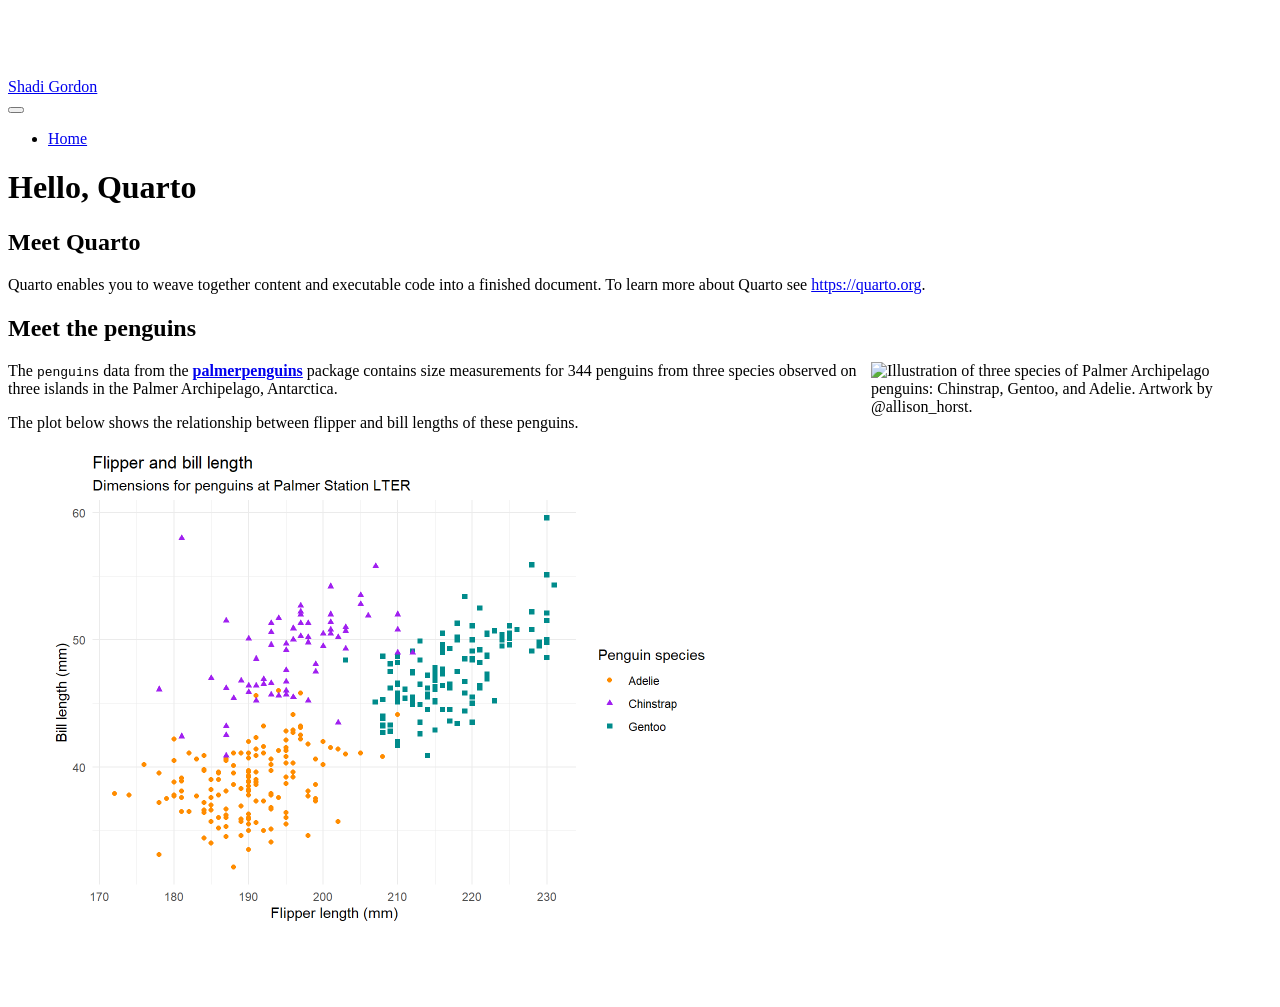
==== docs/index.html @ 00ba6905 "initial site" ====
<!DOCTYPE html>
<html xmlns="http://www.w3.org/1999/xhtml" lang="en" xml:lang="en"><head>

<meta charset="utf-8">
<meta name="generator" content="quarto-1.8.25">

<meta name="viewport" content="width=device-width, initial-scale=1.0, user-scalable=yes">


<title>Hello, Quarto – Shadi Gordon</title>
<style>
code{white-space: pre-wrap;}
span.smallcaps{font-variant: small-caps;}
div.columns{display: flex; gap: min(4vw, 1.5em);}
div.column{flex: auto; overflow-x: auto;}
div.hanging-indent{margin-left: 1.5em; text-indent: -1.5em;}
ul.task-list{list-style: none;}
ul.task-list li input[type="checkbox"] {
  width: 0.8em;
  margin: 0 0.8em 0.2em -1em; /* quarto-specific, see https://github.com/quarto-dev/quarto-cli/issues/4556 */ 
  vertical-align: middle;
}
</style>


<script src="site_libs/quarto-nav/quarto-nav.js"></script>
<script src="site_libs/quarto-nav/headroom.min.js"></script>
<script src="site_libs/clipboard/clipboard.min.js"></script>
<script src="site_libs/quarto-search/autocomplete.umd.js"></script>
<script src="site_libs/quarto-search/fuse.min.js"></script>
<script src="site_libs/quarto-search/quarto-search.js"></script>
<meta name="quarto:offset" content="./">
<script src="site_libs/quarto-html/quarto.js" type="module"></script>
<script src="site_libs/quarto-html/tabsets/tabsets.js" type="module"></script>
<script src="site_libs/quarto-html/axe/axe-check.js" type="module"></script>
<script src="site_libs/quarto-html/popper.min.js"></script>
<script src="site_libs/quarto-html/tippy.umd.min.js"></script>
<script src="site_libs/quarto-html/anchor.min.js"></script>
<link href="site_libs/quarto-html/tippy.css" rel="stylesheet">
<link href="site_libs/quarto-html/quarto-syntax-highlighting-7b89279ff1a6dce999919e0e67d4d9ec.css" rel="stylesheet" id="quarto-text-highlighting-styles">
<script src="site_libs/bootstrap/bootstrap.min.js"></script>
<link href="site_libs/bootstrap/bootstrap-icons.css" rel="stylesheet">
<link href="site_libs/bootstrap/bootstrap-e31584831b205ffbb2d98406f31c2a5b.min.css" rel="stylesheet" append-hash="true" id="quarto-bootstrap" data-mode="light">
<script id="quarto-search-options" type="application/json">{
  "location": "navbar",
  "copy-button": false,
  "collapse-after": 3,
  "panel-placement": "end",
  "type": "overlay",
  "limit": 50,
  "keyboard-shortcut": [
    "f",
    "/",
    "s"
  ],
  "show-item-context": false,
  "language": {
    "search-no-results-text": "No results",
    "search-matching-documents-text": "matching documents",
    "search-copy-link-title": "Copy link to search",
    "search-hide-matches-text": "Hide additional matches",
    "search-more-match-text": "more match in this document",
    "search-more-matches-text": "more matches in this document",
    "search-clear-button-title": "Clear",
    "search-text-placeholder": "",
    "search-detached-cancel-button-title": "Cancel",
    "search-submit-button-title": "Submit",
    "search-label": "Search"
  }
}</script>


</head>

<body class="nav-fixed fullcontent quarto-light">

<div id="quarto-search-results"></div>
  <header id="quarto-header" class="headroom fixed-top">
    <nav class="navbar navbar-expand-lg " data-bs-theme="dark">
      <div class="navbar-container container-fluid">
      <div class="navbar-brand-container mx-auto">
    <a href="./index.html" class="navbar-brand navbar-brand-logo">
    </a>
    <a class="navbar-brand" href="./index.html">
    <span class="navbar-title">Shadi Gordon</span>
    </a>
  </div>
            <div id="quarto-search" class="" title="Search"></div>
          <button class="navbar-toggler" type="button" data-bs-toggle="collapse" data-bs-target="#navbarCollapse" aria-controls="navbarCollapse" role="menu" aria-expanded="false" aria-label="Toggle navigation" onclick="if (window.quartoToggleHeadroom) { window.quartoToggleHeadroom(); }">
  <span class="navbar-toggler-icon"></span>
</button>
          <div class="collapse navbar-collapse" id="navbarCollapse">
            <ul class="navbar-nav navbar-nav-scroll me-auto">
  <li class="nav-item">
    <a class="nav-link active" href="./index.html" aria-current="page"> 
<span class="menu-text">Home</span></a>
  </li>  
</ul>
          </div> <!-- /navcollapse -->
            <div class="quarto-navbar-tools">
</div>
      </div> <!-- /container-fluid -->
    </nav>
</header>
<!-- content -->
<div id="quarto-content" class="quarto-container page-columns page-rows-contents page-layout-article page-navbar">
<!-- sidebar -->
<!-- margin-sidebar -->
    
<!-- main -->
<main class="content" id="quarto-document-content">

<header id="title-block-header" class="quarto-title-block default">
<div class="quarto-title">
<h1 class="title">Hello, Quarto</h1>
</div>



<div class="quarto-title-meta">

    
  
    
  </div>
  


</header>


<section id="meet-quarto" class="level2">
<h2 class="anchored" data-anchor-id="meet-quarto">Meet Quarto</h2>
<p>Quarto enables you to weave together content and executable code into a finished document. To learn more about Quarto see <a href="https://quarto.org" class="uri">https://quarto.org</a>.</p>
</section>
<section id="meet-the-penguins" class="level2">
<h2 class="anchored" data-anchor-id="meet-the-penguins">Meet the penguins</h2>
<p><img src="https://raw.githubusercontent.com/quarto-dev/quarto-web/main/docs/get-started/hello/rstudio/lter_penguins.png" class="img-fluid" style="float:right;" alt="Illustration of three species of Palmer Archipelago penguins: Chinstrap, Gentoo, and Adelie. Artwork by @allison_horst." width="401"></p>
<p>The <code>penguins</code> data from the <a href="https://allisonhorst.github.io/palmerpenguins" title="palmerpenguins R package"><strong>palmerpenguins</strong></a> package contains size measurements for 344 penguins from three species observed on three islands in the Palmer Archipelago, Antarctica.</p>
<p>The plot below shows the relationship between flipper and bill lengths of these penguins.</p>
<div class="cell">
<div class="cell-output-display">
<div>
<figure class="figure">
<p><img src="index_files/figure-html/plot-penguins-1.png" class="img-fluid figure-img" width="672"></p>
</figure>
</div>
</div>
</div>


</section>

</main> <!-- /main -->
<script id="quarto-html-after-body" type="application/javascript">
  window.document.addEventListener("DOMContentLoaded", function (event) {
    const icon = "";
    const anchorJS = new window.AnchorJS();
    anchorJS.options = {
      placement: 'right',
      icon: icon
    };
    anchorJS.add('.anchored');
    const isCodeAnnotation = (el) => {
      for (const clz of el.classList) {
        if (clz.startsWith('code-annotation-')) {                     
          return true;
        }
      }
      return false;
    }
    const onCopySuccess = function(e) {
      // button target
      const button = e.trigger;
      // don't keep focus
      button.blur();
      // flash "checked"
      button.classList.add('code-copy-button-checked');
      var currentTitle = button.getAttribute("title");
      button.setAttribute("title", "Copied!");
      let tooltip;
      if (window.bootstrap) {
        button.setAttribute("data-bs-toggle", "tooltip");
        button.setAttribute("data-bs-placement", "left");
        button.setAttribute("data-bs-title", "Copied!");
        tooltip = new bootstrap.Tooltip(button, 
          { trigger: "manual", 
            customClass: "code-copy-button-tooltip",
            offset: [0, -8]});
        tooltip.show();    
      }
      setTimeout(function() {
        if (tooltip) {
          tooltip.hide();
          button.removeAttribute("data-bs-title");
          button.removeAttribute("data-bs-toggle");
          button.removeAttribute("data-bs-placement");
        }
        button.setAttribute("title", currentTitle);
        button.classList.remove('code-copy-button-checked');
      }, 1000);
      // clear code selection
      e.clearSelection();
    }
    const getTextToCopy = function(trigger) {
      const outerScaffold = trigger.parentElement.cloneNode(true);
      const codeEl = outerScaffold.querySelector('code');
      for (const childEl of codeEl.children) {
        if (isCodeAnnotation(childEl)) {
          childEl.remove();
        }
      }
      return codeEl.innerText;
    }
    const clipboard = new window.ClipboardJS('.code-copy-button:not([data-in-quarto-modal])', {
      text: getTextToCopy
    });
    clipboard.on('success', onCopySuccess);
    if (window.document.getElementById('quarto-embedded-source-code-modal')) {
      const clipboardModal = new window.ClipboardJS('.code-copy-button[data-in-quarto-modal]', {
        text: getTextToCopy,
        container: window.document.getElementById('quarto-embedded-source-code-modal')
      });
      clipboardModal.on('success', onCopySuccess);
    }
      var localhostRegex = new RegExp(/^(?:http|https):\/\/localhost\:?[0-9]*\//);
      var mailtoRegex = new RegExp(/^mailto:/);
        var filterRegex = new RegExp('/' + window.location.host + '/');
      var isInternal = (href) => {
          return filterRegex.test(href) || localhostRegex.test(href) || mailtoRegex.test(href);
      }
      // Inspect non-navigation links and adorn them if external
     var links = window.document.querySelectorAll('a[href]:not(.nav-link):not(.navbar-brand):not(.toc-action):not(.sidebar-link):not(.sidebar-item-toggle):not(.pagination-link):not(.no-external):not([aria-hidden]):not(.dropdown-item):not(.quarto-navigation-tool):not(.about-link)');
      for (var i=0; i<links.length; i++) {
        const link = links[i];
        if (!isInternal(link.href)) {
          // undo the damage that might have been done by quarto-nav.js in the case of
          // links that we want to consider external
          if (link.dataset.originalHref !== undefined) {
            link.href = link.dataset.originalHref;
          }
        }
      }
    function tippyHover(el, contentFn, onTriggerFn, onUntriggerFn) {
      const config = {
        allowHTML: true,
        maxWidth: 500,
        delay: 100,
        arrow: false,
        appendTo: function(el) {
            return el.parentElement;
        },
        interactive: true,
        interactiveBorder: 10,
        theme: 'quarto',
        placement: 'bottom-start',
      };
      if (contentFn) {
        config.content = contentFn;
      }
      if (onTriggerFn) {
        config.onTrigger = onTriggerFn;
      }
      if (onUntriggerFn) {
        config.onUntrigger = onUntriggerFn;
      }
      window.tippy(el, config); 
    }
    const noterefs = window.document.querySelectorAll('a[role="doc-noteref"]');
    for (var i=0; i<noterefs.length; i++) {
      const ref = noterefs[i];
      tippyHover(ref, function() {
        // use id or data attribute instead here
        let href = ref.getAttribute('data-footnote-href') || ref.getAttribute('href');
        try { href = new URL(href).hash; } catch {}
        const id = href.replace(/^#\/?/, "");
        const note = window.document.getElementById(id);
        if (note) {
          return note.innerHTML;
        } else {
          return "";
        }
      });
    }
    const xrefs = window.document.querySelectorAll('a.quarto-xref');
    const processXRef = (id, note) => {
      // Strip column container classes
      const stripColumnClz = (el) => {
        el.classList.remove("page-full", "page-columns");
        if (el.children) {
          for (const child of el.children) {
            stripColumnClz(child);
          }
        }
      }
      stripColumnClz(note)
      if (id === null || id.startsWith('sec-')) {
        // Special case sections, only their first couple elements
        const container = document.createElement("div");
        if (note.children && note.children.length > 2) {
          container.appendChild(note.children[0].cloneNode(true));
          for (let i = 1; i < note.children.length; i++) {
            const child = note.children[i];
            if (child.tagName === "P" && child.innerText === "") {
              continue;
            } else {
              container.appendChild(child.cloneNode(true));
              break;
            }
          }
          if (window.Quarto?.typesetMath) {
            window.Quarto.typesetMath(container);
          }
          return container.innerHTML
        } else {
          if (window.Quarto?.typesetMath) {
            window.Quarto.typesetMath(note);
          }
          return note.innerHTML;
        }
      } else {
        // Remove any anchor links if they are present
        const anchorLink = note.querySelector('a.anchorjs-link');
        if (anchorLink) {
          anchorLink.remove();
        }
        if (window.Quarto?.typesetMath) {
          window.Quarto.typesetMath(note);
        }
        if (note.classList.contains("callout")) {
          return note.outerHTML;
        } else {
          return note.innerHTML;
        }
      }
    }
    for (var i=0; i<xrefs.length; i++) {
      const xref = xrefs[i];
      tippyHover(xref, undefined, function(instance) {
        instance.disable();
        let url = xref.getAttribute('href');
        let hash = undefined; 
        if (url.startsWith('#')) {
          hash = url;
        } else {
          try { hash = new URL(url).hash; } catch {}
        }
        if (hash) {
          const id = hash.replace(/^#\/?/, "");
          const note = window.document.getElementById(id);
          if (note !== null) {
            try {
              const html = processXRef(id, note.cloneNode(true));
              instance.setContent(html);
            } finally {
              instance.enable();
              instance.show();
            }
          } else {
            // See if we can fetch this
            fetch(url.split('#')[0])
            .then(res => res.text())
            .then(html => {
              const parser = new DOMParser();
              const htmlDoc = parser.parseFromString(html, "text/html");
              const note = htmlDoc.getElementById(id);
              if (note !== null) {
                const html = processXRef(id, note);
                instance.setContent(html);
              } 
            }).finally(() => {
              instance.enable();
              instance.show();
            });
          }
        } else {
          // See if we can fetch a full url (with no hash to target)
          // This is a special case and we should probably do some content thinning / targeting
          fetch(url)
          .then(res => res.text())
          .then(html => {
            const parser = new DOMParser();
            const htmlDoc = parser.parseFromString(html, "text/html");
            const note = htmlDoc.querySelector('main.content');
            if (note !== null) {
              // This should only happen for chapter cross references
              // (since there is no id in the URL)
              // remove the first header
              if (note.children.length > 0 && note.children[0].tagName === "HEADER") {
                note.children[0].remove();
              }
              const html = processXRef(null, note);
              instance.setContent(html);
            } 
          }).finally(() => {
            instance.enable();
            instance.show();
          });
        }
      }, function(instance) {
      });
    }
        let selectedAnnoteEl;
        const selectorForAnnotation = ( cell, annotation) => {
          let cellAttr = 'data-code-cell="' + cell + '"';
          let lineAttr = 'data-code-annotation="' +  annotation + '"';
          const selector = 'span[' + cellAttr + '][' + lineAttr + ']';
          return selector;
        }
        const selectCodeLines = (annoteEl) => {
          const doc = window.document;
          const targetCell = annoteEl.getAttribute("data-target-cell");
          const targetAnnotation = annoteEl.getAttribute("data-target-annotation");
          const annoteSpan = window.document.querySelector(selectorForAnnotation(targetCell, targetAnnotation));
          const lines = annoteSpan.getAttribute("data-code-lines").split(",");
          const lineIds = lines.map((line) => {
            return targetCell + "-" + line;
          })
          let top = null;
          let height = null;
          let parent = null;
          if (lineIds.length > 0) {
              //compute the position of the single el (top and bottom and make a div)
              const el = window.document.getElementById(lineIds[0]);
              top = el.offsetTop;
              height = el.offsetHeight;
              parent = el.parentElement.parentElement;
            if (lineIds.length > 1) {
              const lastEl = window.document.getElementById(lineIds[lineIds.length - 1]);
              const bottom = lastEl.offsetTop + lastEl.offsetHeight;
              height = bottom - top;
            }
            if (top !== null && height !== null && parent !== null) {
              // cook up a div (if necessary) and position it 
              let div = window.document.getElementById("code-annotation-line-highlight");
              if (div === null) {
                div = window.document.createElement("div");
                div.setAttribute("id", "code-annotation-line-highlight");
                div.style.position = 'absolute';
                parent.appendChild(div);
              }
              div.style.top = top - 2 + "px";
              div.style.height = height + 4 + "px";
              div.style.left = 0;
              let gutterDiv = window.document.getElementById("code-annotation-line-highlight-gutter");
              if (gutterDiv === null) {
                gutterDiv = window.document.createElement("div");
                gutterDiv.setAttribute("id", "code-annotation-line-highlight-gutter");
                gutterDiv.style.position = 'absolute';
                const codeCell = window.document.getElementById(targetCell);
                const gutter = codeCell.querySelector('.code-annotation-gutter');
                gutter.appendChild(gutterDiv);
              }
              gutterDiv.style.top = top - 2 + "px";
              gutterDiv.style.height = height + 4 + "px";
            }
            selectedAnnoteEl = annoteEl;
          }
        };
        const unselectCodeLines = () => {
          const elementsIds = ["code-annotation-line-highlight", "code-annotation-line-highlight-gutter"];
          elementsIds.forEach((elId) => {
            const div = window.document.getElementById(elId);
            if (div) {
              div.remove();
            }
          });
          selectedAnnoteEl = undefined;
        };
          // Handle positioning of the toggle
      window.addEventListener(
        "resize",
        throttle(() => {
          elRect = undefined;
          if (selectedAnnoteEl) {
            selectCodeLines(selectedAnnoteEl);
          }
        }, 10)
      );
      function throttle(fn, ms) {
      let throttle = false;
      let timer;
        return (...args) => {
          if(!throttle) { // first call gets through
              fn.apply(this, args);
              throttle = true;
          } else { // all the others get throttled
              if(timer) clearTimeout(timer); // cancel #2
              timer = setTimeout(() => {
                fn.apply(this, args);
                timer = throttle = false;
              }, ms);
          }
        };
      }
        // Attach click handler to the DT
        const annoteDls = window.document.querySelectorAll('dt[data-target-cell]');
        for (const annoteDlNode of annoteDls) {
          annoteDlNode.addEventListener('click', (event) => {
            const clickedEl = event.target;
            if (clickedEl !== selectedAnnoteEl) {
              unselectCodeLines();
              const activeEl = window.document.querySelector('dt[data-target-cell].code-annotation-active');
              if (activeEl) {
                activeEl.classList.remove('code-annotation-active');
              }
              selectCodeLines(clickedEl);
              clickedEl.classList.add('code-annotation-active');
            } else {
              // Unselect the line
              unselectCodeLines();
              clickedEl.classList.remove('code-annotation-active');
            }
          });
        }
    const findCites = (el) => {
      const parentEl = el.parentElement;
      if (parentEl) {
        const cites = parentEl.dataset.cites;
        if (cites) {
          return {
            el,
            cites: cites.split(' ')
          };
        } else {
          return findCites(el.parentElement)
        }
      } else {
        return undefined;
      }
    };
    var bibliorefs = window.document.querySelectorAll('a[role="doc-biblioref"]');
    for (var i=0; i<bibliorefs.length; i++) {
      const ref = bibliorefs[i];
      const citeInfo = findCites(ref);
      if (citeInfo) {
        tippyHover(citeInfo.el, function() {
          var popup = window.document.createElement('div');
          citeInfo.cites.forEach(function(cite) {
            var citeDiv = window.document.createElement('div');
            citeDiv.classList.add('hanging-indent');
            citeDiv.classList.add('csl-entry');
            var biblioDiv = window.document.getElementById('ref-' + cite);
            if (biblioDiv) {
              citeDiv.innerHTML = biblioDiv.innerHTML;
            }
            popup.appendChild(citeDiv);
          });
          return popup.innerHTML;
        });
      }
    }
  });
  </script>
</div> <!-- /content -->




</body></html>
---- docs/site_libs/quarto-html/tippy.css ----
.tippy-box[data-animation=fade][data-state=hidden]{opacity:0}[data-tippy-root]{max-width:calc(100vw - 10px)}.tippy-box{position:relative;background-color:#333;color:#fff;border-radius:4px;font-size:14px;line-height:1.4;white-space:normal;outline:0;transition-property:transform,visibility,opacity}.tippy-box[data-placement^=top]>.tippy-arrow{bottom:0}.tippy-box[data-placement^=top]>.tippy-arrow:before{bottom:-7px;left:0;border-width:8px 8px 0;border-top-color:initial;transform-origin:center top}.tippy-box[data-placement^=bottom]>.tippy-arrow{top:0}.tippy-box[data-placement^=bottom]>.tippy-arrow:before{top:-7px;left:0;border-width:0 8px 8px;border-bottom-color:initial;transform-origin:center bottom}.tippy-box[data-placement^=left]>.tippy-arrow{right:0}.tippy-box[data-placement^=left]>.tippy-arrow:before{border-width:8px 0 8px 8px;border-left-color:initial;right:-7px;transform-origin:center left}.tippy-box[data-placement^=right]>.tippy-arrow{left:0}.tippy-box[data-placement^=right]>.tippy-arrow:before{left:-7px;border-width:8px 8px 8px 0;border-right-color:initial;transform-origin:center right}.tippy-box[data-inertia][data-state=visible]{transition-timing-function:cubic-bezier(.54,1.5,.38,1.11)}.tippy-arrow{width:16px;height:16px;color:#333}.tippy-arrow:before{content:"";position:absolute;border-color:transparent;border-style:solid}.tippy-content{position:relative;padding:5px 9px;z-index:1}
---- docs/site_libs/quarto-html/quarto-syntax-highlighting-7b89279ff1a6dce999919e0e67d4d9ec.css ----
/* quarto syntax highlight colors */
:root {
  --quarto-hl-ot-color: #003B4F;
  --quarto-hl-at-color: #657422;
  --quarto-hl-ss-color: #20794D;
  --quarto-hl-an-color: #5E5E5E;
  --quarto-hl-fu-color: #4758AB;
  --quarto-hl-st-color: #20794D;
  --quarto-hl-cf-color: #003B4F;
  --quarto-hl-op-color: #5E5E5E;
  --quarto-hl-er-color: #AD0000;
  --quarto-hl-bn-color: #AD0000;
  --quarto-hl-al-color: #AD0000;
  --quarto-hl-va-color: #111111;
  --quarto-hl-bu-color: inherit;
  --quarto-hl-ex-color: inherit;
  --quarto-hl-pp-color: #AD0000;
  --quarto-hl-in-color: #5E5E5E;
  --quarto-hl-vs-color: #20794D;
  --quarto-hl-wa-color: #5E5E5E;
  --quarto-hl-do-color: #5E5E5E;
  --quarto-hl-im-color: #00769E;
  --quarto-hl-ch-color: #20794D;
  --quarto-hl-dt-color: #AD0000;
  --quarto-hl-fl-color: #AD0000;
  --quarto-hl-co-color: #5E5E5E;
  --quarto-hl-cv-color: #5E5E5E;
  --quarto-hl-cn-color: #8f5902;
  --quarto-hl-sc-color: #5E5E5E;
  --quarto-hl-dv-color: #AD0000;
  --quarto-hl-kw-color: #003B4F;
}

/* other quarto variables */
:root {
  --quarto-font-monospace: SFMono-Regular, Menlo, Monaco, Consolas, "Liberation Mono", "Courier New", monospace;
}

/* syntax highlight based on Pandoc's rules */
pre > code.sourceCode > span {
  color: #003B4F;
}

code.sourceCode > span {
  color: #003B4F;
}

div.sourceCode,
div.sourceCode pre.sourceCode {
  color: #003B4F;
}

/* Normal */
code span {
  color: #003B4F;
}

/* Alert */
code span.al {
  color: #AD0000;
  font-style: inherit;
}

/* Annotation */
code span.an {
  color: #5E5E5E;
  font-style: inherit;
}

/* Attribute */
code span.at {
  color: #657422;
  font-style: inherit;
}

/* BaseN */
code span.bn {
  color: #AD0000;
  font-style: inherit;
}

/* BuiltIn */
code span.bu {
  font-style: inherit;
}

/* ControlFlow */
code span.cf {
  color: #003B4F;
  font-weight: bold;
  font-style: inherit;
}

/* Char */
code span.ch {
  color: #20794D;
  font-style: inherit;
}

/* Constant */
code span.cn {
  color: #8f5902;
  font-style: inherit;
}

/* Comment */
code span.co {
  color: #5E5E5E;
  font-style: inherit;
}

/* CommentVar */
code span.cv {
  color: #5E5E5E;
  font-style: italic;
}

/* Documentation */
code span.do {
  color: #5E5E5E;
  font-style: italic;
}

/* DataType */
code span.dt {
  color: #AD0000;
  font-style: inherit;
}

/* DecVal */
code span.dv {
  color: #AD0000;
  font-style: inherit;
}

/* Error */
code span.er {
  color: #AD0000;
  font-style: inherit;
}

/* Extension */
code span.ex {
  font-style: inherit;
}

/* Float */
code span.fl {
  color: #AD0000;
  font-style: inherit;
}

/* Function */
code span.fu {
  color: #4758AB;
  font-style: inherit;
}

/* Import */
code span.im {
  color: #00769E;
  font-style: inherit;
}

/* Information */
code span.in {
  color: #5E5E5E;
  font-style: inherit;
}

/* Keyword */
code span.kw {
  color: #003B4F;
  font-weight: bold;
  font-style: inherit;
}

/* Operator */
code span.op {
  color: #5E5E5E;
  font-style: inherit;
}

/* Other */
code span.ot {
  color: #003B4F;
  font-style: inherit;
}

/* Preprocessor */
code span.pp {
  color: #AD0000;
  font-style: inherit;
}

/* SpecialChar */
code span.sc {
  color: #5E5E5E;
  font-style: inherit;
}

/* SpecialString */
code span.ss {
  color: #20794D;
  font-style: inherit;
}

/* String */
code span.st {
  color: #20794D;
  font-style: inherit;
}

/* Variable */
code span.va {
  color: #111111;
  font-style: inherit;
}

/* VerbatimString */
code span.vs {
  color: #20794D;
  font-style: inherit;
}

/* Warning */
code span.wa {
  color: #5E5E5E;
  font-style: italic;
}

.prevent-inlining {
  content: "</";
}

/*# sourceMappingURL=3944bc705cfaf4c80e56f77c5205168a.css.map */
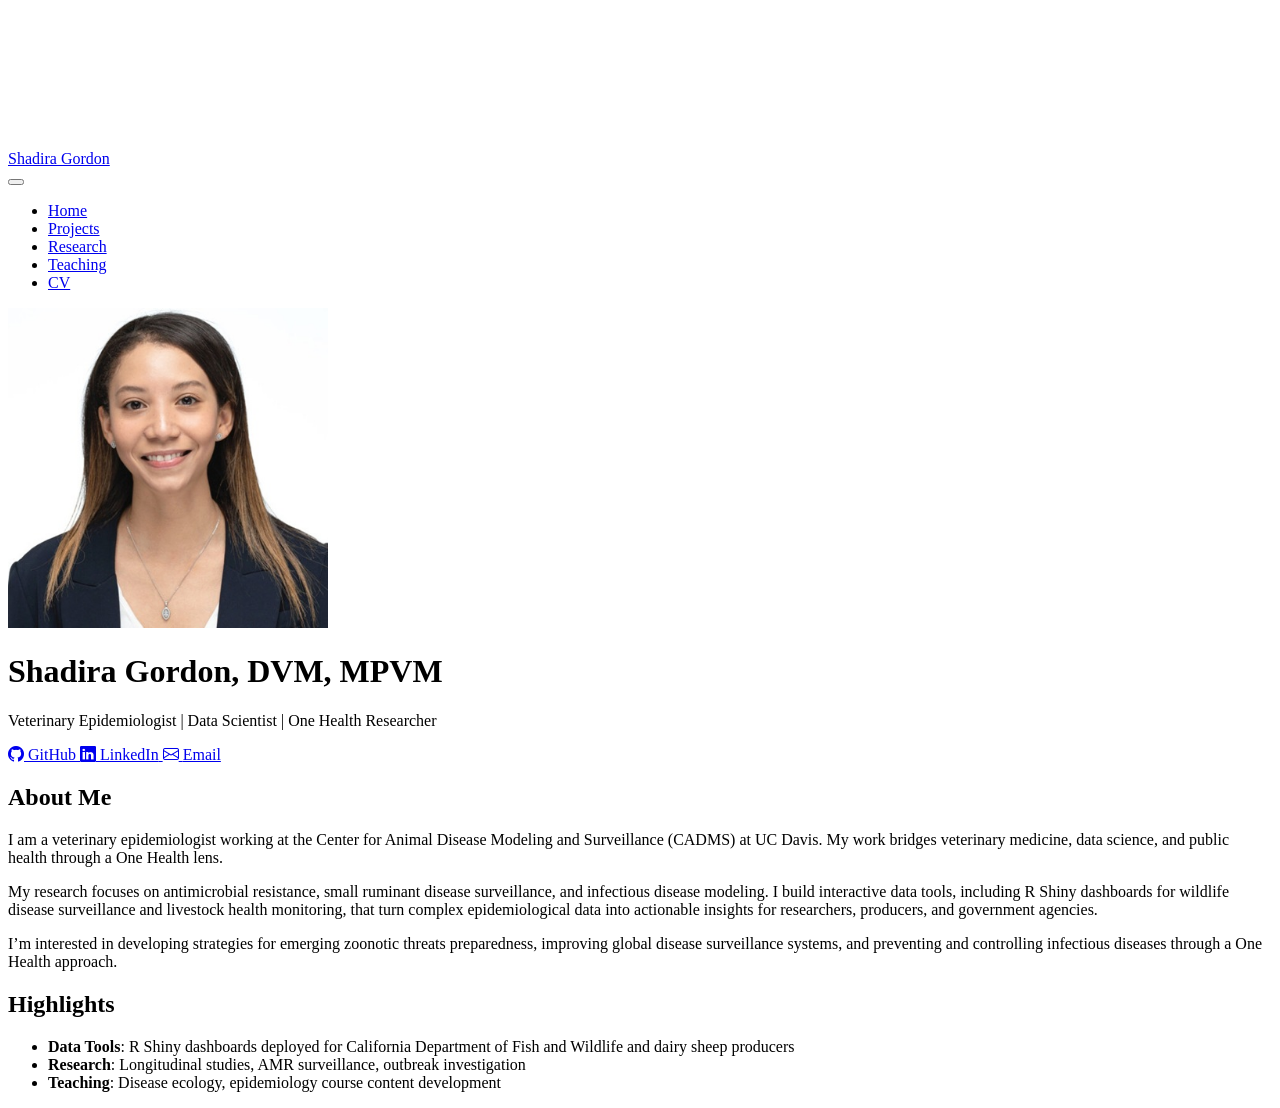
==== commit 61888312: "updated site structure" ====
--- a/docs/index.html
+++ b/docs/index.html
@@ -7,7 +7,7 @@
 <meta name="viewport" content="width=device-width, initial-scale=1.0, user-scalable=yes">
 
 
-<title>Hello, Quarto – Shadi Gordon</title>
+<title>Shadira Gordon, DVM, MPVM – Shadira Gordon</title>
 <style>
 code{white-space: pre-wrap;}
 span.smallcaps{font-variant: small-caps;}
@@ -35,7 +35,6 @@
 <script src="site_libs/quarto-html/axe/axe-check.js" type="module"></script>
 <script src="site_libs/quarto-html/popper.min.js"></script>
 <script src="site_libs/quarto-html/tippy.umd.min.js"></script>
-<script src="site_libs/quarto-html/anchor.min.js"></script>
 <link href="site_libs/quarto-html/tippy.css" rel="stylesheet">
 <link href="site_libs/quarto-html/quarto-syntax-highlighting-7b89279ff1a6dce999919e0e67d4d9ec.css" rel="stylesheet" id="quarto-text-highlighting-styles">
 <script src="site_libs/bootstrap/bootstrap.min.js"></script>
@@ -70,6 +69,7 @@
 }</script>
 
 
+<link rel="stylesheet" href="styles.css">
 </head>
 
 <body class="nav-fixed fullcontent quarto-light">
@@ -82,7 +82,7 @@
     <a href="./index.html" class="navbar-brand navbar-brand-logo">
     </a>
     <a class="navbar-brand" href="./index.html">
-    <span class="navbar-title">Shadi Gordon</span>
+    <span class="navbar-title">Shadira Gordon</span>
     </a>
   </div>
             <div id="quarto-search" class="" title="Search"></div>
@@ -94,6 +94,22 @@
   <li class="nav-item">
     <a class="nav-link active" href="./index.html" aria-current="page"> 
 <span class="menu-text">Home</span></a>
+  </li>  
+  <li class="nav-item">
+    <a class="nav-link" href="./projects.html"> 
+<span class="menu-text">Projects</span></a>
+  </li>  
+  <li class="nav-item">
+    <a class="nav-link" href="./research.html"> 
+<span class="menu-text">Research</span></a>
+  </li>  
+  <li class="nav-item">
+    <a class="nav-link" href="./teaching.html"> 
+<span class="menu-text">Teaching</span></a>
+  </li>  
+  <li class="nav-item">
+    <a class="nav-link" href="./cv.qmd"> 
+<span class="menu-text">CV</span></a>
   </li>  
 </ul>
           </div> <!-- /navcollapse -->
@@ -108,59 +124,55 @@
 <!-- margin-sidebar -->
     
 <!-- main -->
-<main class="content" id="quarto-document-content">
-
+<div class="quarto-about-trestles">
+  <div class="about-entity">
+    <img src="profile.jpg" class="about-image
+  rounded " style="width: 20em;">
 <header id="title-block-header" class="quarto-title-block default">
 <div class="quarto-title">
-<h1 class="title">Hello, Quarto</h1>
+<h1 class="title">Shadira Gordon, DVM, MPVM</h1>
+<p class="subtitle lead">Veterinary Epidemiologist | Data Scientist | One Health Researcher</p>
 </div>
-
-
-
 <div class="quarto-title-meta">
-
-    
-  
-    
   </div>
-  
-
-
 </header>
-
-
-<section id="meet-quarto" class="level2">
-<h2 class="anchored" data-anchor-id="meet-quarto">Meet Quarto</h2>
-<p>Quarto enables you to weave together content and executable code into a finished document. To learn more about Quarto see <a href="https://quarto.org" class="uri">https://quarto.org</a>.</p>
+    <div class="about-links">
+  <a href="https://github.com/s-dgordon" class="about-link" rel="" target="">
+    <i class="bi bi-github"></i>
+     <span class="about-link-text">GitHub</span>
+  </a>
+  <a href="/www.linkedin.com/in/shadira-gordon-4628aa141" class="about-link" rel="" target="">
+    <i class="bi bi-linkedin"></i>
+     <span class="about-link-text">LinkedIn</span>
+  </a>
+  <a href="mailto:dsgordon@ucdavis.edu" class="about-link" rel="" target="">
+    <i class="bi bi-envelope"></i>
+     <span class="about-link-text">Email</span>
+  </a>
+</div>
+  </div>
+  <div class="about-contents"><main class="content" id="quarto-document-content">
+<section id="about-me" class="level2">
+<h2 data-anchor-id="about-me">About Me</h2>
+<p>I am a veterinary epidemiologist working at the Center for Animal Disease Modeling and Surveillance (CADMS) at UC Davis. My work bridges veterinary medicine, data science, and public health through a One Health lens.</p>
+<p>My research focuses on antimicrobial resistance, small ruminant disease surveillance, and infectious disease modeling. I build interactive data tools, including R Shiny dashboards for wildlife disease surveillance and livestock health monitoring, that turn complex epidemiological data into actionable insights for researchers, producers, and government agencies.</p>
+<p>I’m interested in developing strategies for emerging zoonotic threats preparedness, improving global disease surveillance systems, and preventing and controlling infectious diseases through a One Health approach.</p>
 </section>
-<section id="meet-the-penguins" class="level2">
-<h2 class="anchored" data-anchor-id="meet-the-penguins">Meet the penguins</h2>
-<p><img src="https://raw.githubusercontent.com/quarto-dev/quarto-web/main/docs/get-started/hello/rstudio/lter_penguins.png" class="img-fluid" style="float:right;" alt="Illustration of three species of Palmer Archipelago penguins: Chinstrap, Gentoo, and Adelie. Artwork by @allison_horst." width="401"></p>
-<p>The <code>penguins</code> data from the <a href="https://allisonhorst.github.io/palmerpenguins" title="palmerpenguins R package"><strong>palmerpenguins</strong></a> package contains size measurements for 344 penguins from three species observed on three islands in the Palmer Archipelago, Antarctica.</p>
-<p>The plot below shows the relationship between flipper and bill lengths of these penguins.</p>
-<div class="cell">
-<div class="cell-output-display">
-<div>
-<figure class="figure">
-<p><img src="index_files/figure-html/plot-penguins-1.png" class="img-fluid figure-img" width="672"></p>
-</figure>
+<section id="highlights" class="level2">
+<h2 data-anchor-id="highlights">Highlights</h2>
+<ul>
+<li><strong>Data Tools</strong>: R Shiny dashboards deployed for California Department of Fish and Wildlife and dairy sheep producers</li>
+<li><strong>Research</strong>: Longitudinal studies, AMR surveillance, outbreak investigation</li>
+<li><strong>Teaching</strong>: Disease ecology, epidemiology course content development</li>
+</ul>
+
+
+</section>
+</main></div>
 </div>
-</div>
-</div>
-
-
-</section>
-
-</main> <!-- /main -->
+ <!-- /main -->
 <script id="quarto-html-after-body" type="application/javascript">
   window.document.addEventListener("DOMContentLoaded", function (event) {
-    const icon = "";
-    const anchorJS = new window.AnchorJS();
-    anchorJS.options = {
-      placement: 'right',
-      icon: icon
-    };
-    anchorJS.add('.anchored');
     const isCodeAnnotation = (el) => {
       for (const clz of el.classList) {
         if (clz.startsWith('code-annotation-')) {                     
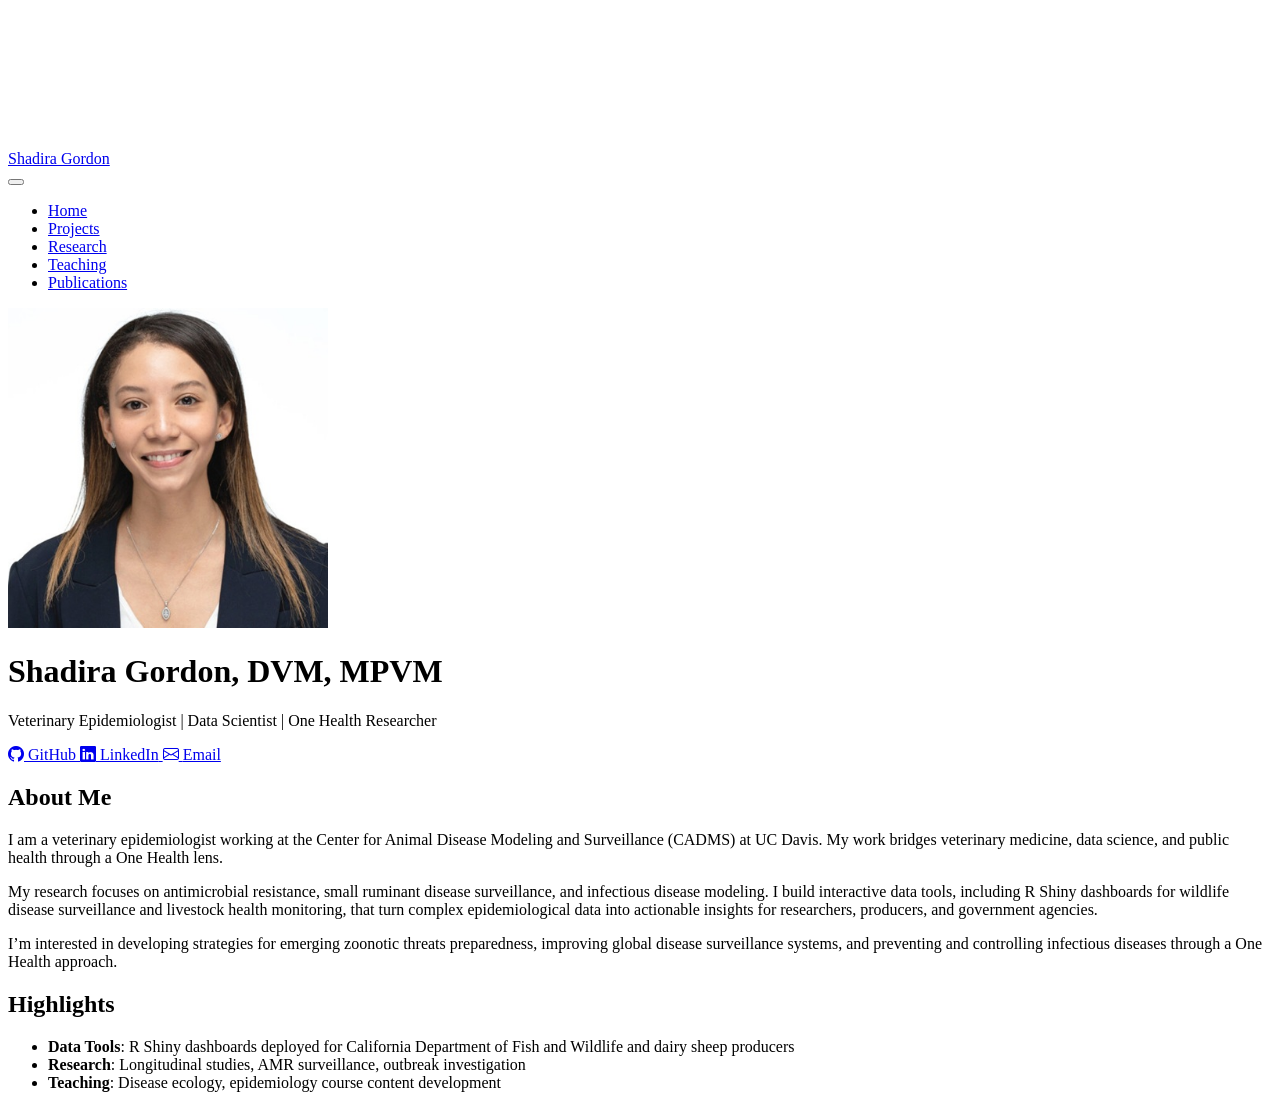
==== commit fa3d2c84: "updated site structure" ====
--- a/docs/index.html
+++ b/docs/index.html
@@ -108,8 +108,8 @@
 <span class="menu-text">Teaching</span></a>
   </li>  
   <li class="nav-item">
-    <a class="nav-link" href="./cv.qmd"> 
-<span class="menu-text">CV</span></a>
+    <a class="nav-link" href="./publications.html"> 
+<span class="menu-text">Publications</span></a>
   </li>  
 </ul>
           </div> <!-- /navcollapse -->
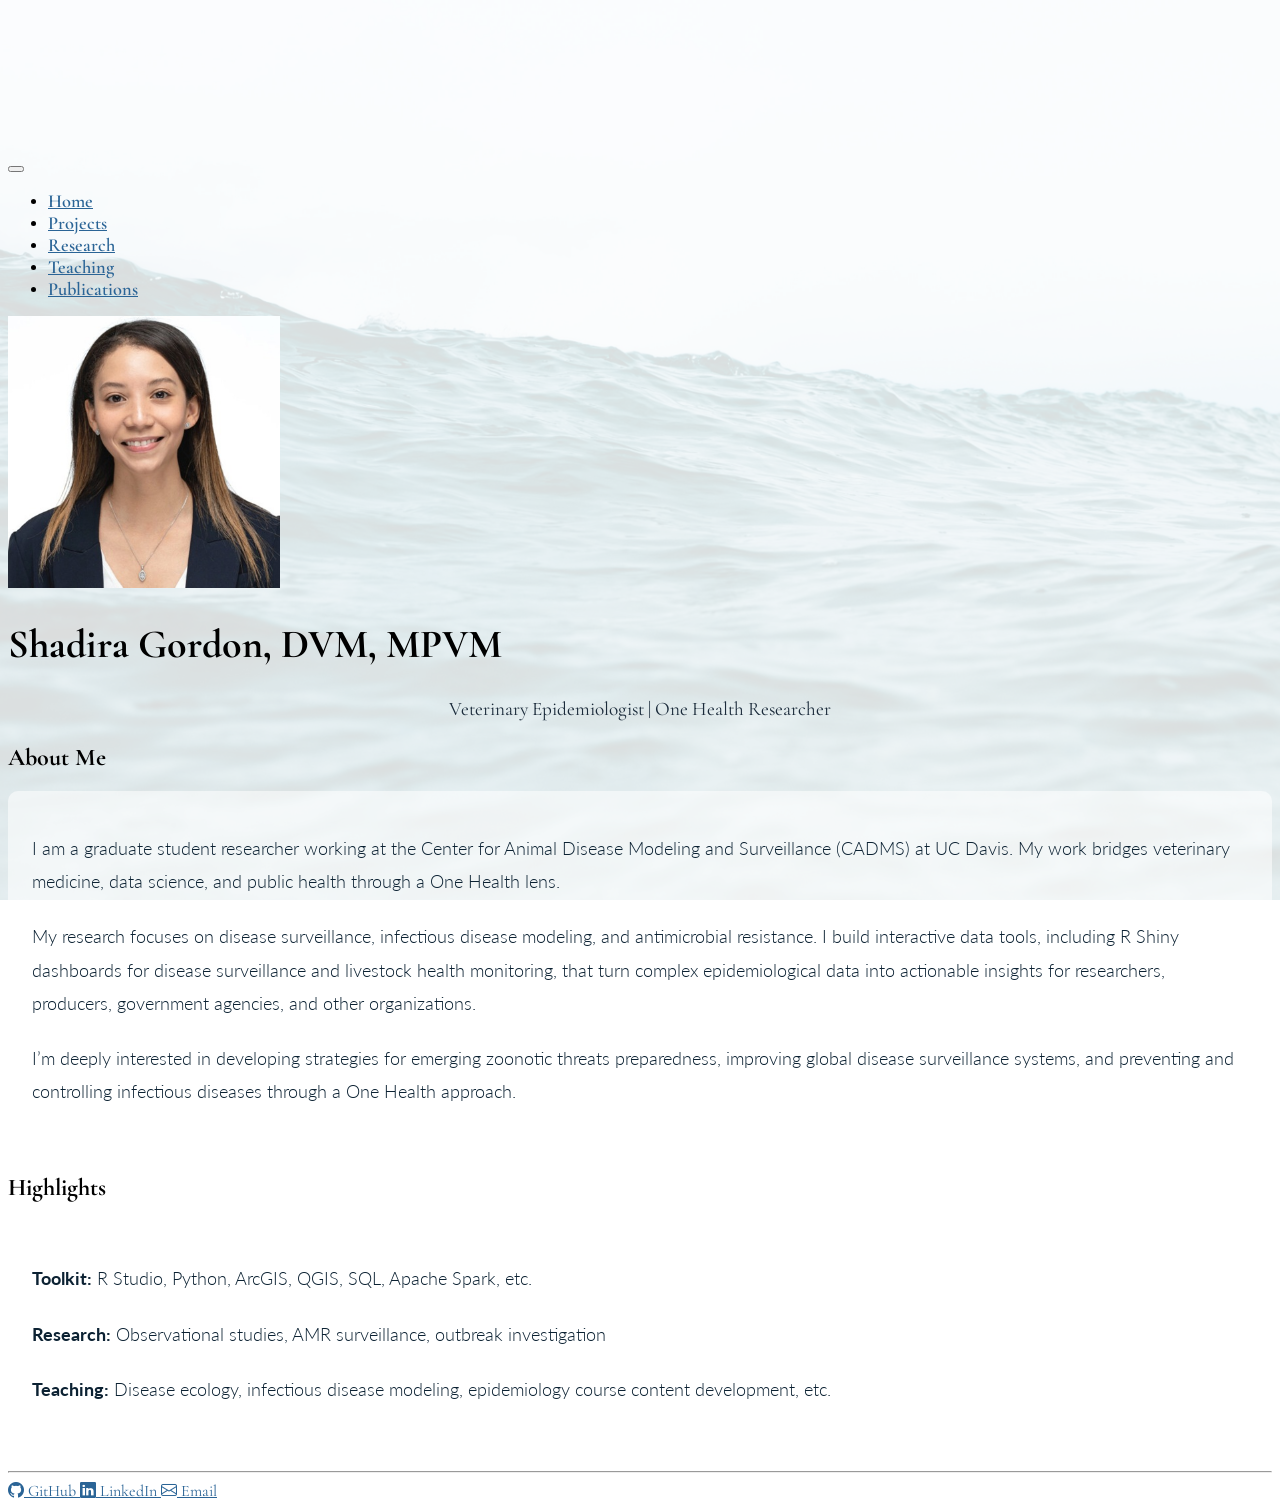
==== commit 57eeae59: "updated site" ====
--- a/docs/index.html
+++ b/docs/index.html
@@ -7,7 +7,7 @@
 <meta name="viewport" content="width=device-width, initial-scale=1.0, user-scalable=yes">
 
 
-<title>Shadira Gordon, DVM, MPVM – Shadira Gordon</title>
+<title>Shadira Gordon, DVM, MPVM</title>
 <style>
 code{white-space: pre-wrap;}
 span.smallcaps{font-variant: small-caps;}
@@ -39,7 +39,7 @@
 <link href="site_libs/quarto-html/quarto-syntax-highlighting-7b89279ff1a6dce999919e0e67d4d9ec.css" rel="stylesheet" id="quarto-text-highlighting-styles">
 <script src="site_libs/bootstrap/bootstrap.min.js"></script>
 <link href="site_libs/bootstrap/bootstrap-icons.css" rel="stylesheet">
-<link href="site_libs/bootstrap/bootstrap-e31584831b205ffbb2d98406f31c2a5b.min.css" rel="stylesheet" append-hash="true" id="quarto-bootstrap" data-mode="light">
+<link href="site_libs/bootstrap/bootstrap-cc1d64809b8ed731f92ea1275fe9f05b.min.css" rel="stylesheet" append-hash="true" id="quarto-bootstrap" data-mode="light">
 <script id="quarto-search-options" type="application/json">{
   "location": "navbar",
   "copy-button": false,
@@ -70,9 +70,10 @@
 
 
 <link rel="stylesheet" href="styles.css">
+<link rel="stylesheet" href="home-style.css">
 </head>
 
-<body class="nav-fixed fullcontent quarto-light">
+<body class="nav-fixed quarto-light">
 
 <div id="quarto-search-results"></div>
   <header id="quarto-header" class="headroom fixed-top">
@@ -80,9 +81,6 @@
       <div class="navbar-container container-fluid">
       <div class="navbar-brand-container mx-auto">
     <a href="./index.html" class="navbar-brand navbar-brand-logo">
-    </a>
-    <a class="navbar-brand" href="./index.html">
-    <span class="navbar-title">Shadira Gordon</span>
     </a>
   </div>
             <div id="quarto-search" class="" title="Search"></div>
@@ -119,24 +117,43 @@
     </nav>
 </header>
 <!-- content -->
-<div id="quarto-content" class="quarto-container page-columns page-rows-contents page-layout-article page-navbar">
+<div id="quarto-content" class="quarto-container page-columns page-rows-contents page-layout-full page-navbar">
 <!-- sidebar -->
 <!-- margin-sidebar -->
     
 <!-- main -->
-<div class="quarto-about-trestles">
-  <div class="about-entity">
-    <img src="profile.jpg" class="about-image
-  rounded " style="width: 20em;">
-<header id="title-block-header" class="quarto-title-block default">
+<div class="quarto-about-jolla column-page">
+  <img src="profile.jpg" class="about-image
+  round " style="height: 17em; width: 17em;">
+ <header id="title-block-header" class="quarto-title-block default">
 <div class="quarto-title">
 <h1 class="title">Shadira Gordon, DVM, MPVM</h1>
-<p class="subtitle lead">Veterinary Epidemiologist | Data Scientist | One Health Researcher</p>
+<p class="subtitle lead">Veterinary Epidemiologist | One Health Researcher</p>
 </div>
-<div class="quarto-title-meta">
+<div class="quarto-title-meta column-page">
   </div>
-</header>
-    <div class="about-links">
+</header><main class="content column-page" id="quarto-document-content">
+<section id="about-me" class="level1">
+<h1><strong>About Me</strong></h1>
+<div class="content-box">
+<p>I am a graduate student researcher working at the Center for Animal Disease Modeling and Surveillance (CADMS) at UC Davis. My work bridges veterinary medicine, data science, and public health through a One Health lens.</p>
+<p>My research focuses on disease surveillance, infectious disease modeling, and antimicrobial resistance. I build interactive data tools, including R Shiny dashboards for disease surveillance and livestock health monitoring, that turn complex epidemiological data into actionable insights for researchers, producers, government agencies, and other organizations.</p>
+<p>I’m deeply interested in developing strategies for emerging zoonotic threats preparedness, improving global disease surveillance systems, and preventing and controlling infectious diseases through a One Health approach.</p>
+</div>
+</section>
+<section id="highlights" class="level1">
+<h1><strong>Highlights</strong></h1>
+<div class="content-box">
+<p><strong>Toolkit:</strong> R Studio, Python, ArcGIS, QGIS, SQL, Apache Spark, etc.</p>
+<p><strong>Research:</strong> Observational studies, AMR surveillance, outbreak investigation</p>
+<p><strong>Teaching:</strong> Disease ecology, infectious disease modeling, epidemiology course content development, etc.</p>
+</div>
+
+
+</section>
+</main> 
+  <hr class="about-sep">
+   <div class="about-links">
   <a href="https://github.com/s-dgordon" class="about-link" rel="" target="">
     <i class="bi bi-github"></i>
      <span class="about-link-text">GitHub</span>
@@ -150,25 +167,6 @@
      <span class="about-link-text">Email</span>
   </a>
 </div>
-  </div>
-  <div class="about-contents"><main class="content" id="quarto-document-content">
-<section id="about-me" class="level2">
-<h2 data-anchor-id="about-me">About Me</h2>
-<p>I am a veterinary epidemiologist working at the Center for Animal Disease Modeling and Surveillance (CADMS) at UC Davis. My work bridges veterinary medicine, data science, and public health through a One Health lens.</p>
-<p>My research focuses on antimicrobial resistance, small ruminant disease surveillance, and infectious disease modeling. I build interactive data tools, including R Shiny dashboards for wildlife disease surveillance and livestock health monitoring, that turn complex epidemiological data into actionable insights for researchers, producers, and government agencies.</p>
-<p>I’m interested in developing strategies for emerging zoonotic threats preparedness, improving global disease surveillance systems, and preventing and controlling infectious diseases through a One Health approach.</p>
-</section>
-<section id="highlights" class="level2">
-<h2 data-anchor-id="highlights">Highlights</h2>
-<ul>
-<li><strong>Data Tools</strong>: R Shiny dashboards deployed for California Department of Fish and Wildlife and dairy sheep producers</li>
-<li><strong>Research</strong>: Longitudinal studies, AMR surveillance, outbreak investigation</li>
-<li><strong>Teaching</strong>: Disease ecology, epidemiology course content development</li>
-</ul>
-
-
-</section>
-</main></div>
 </div>
  <!-- /main -->
 <script id="quarto-html-after-body" type="application/javascript">
--- a/docs/styles.css
+++ b/docs/styles.css
@@ -0,0 +1,80 @@
+/* Fonts */
+@import url('https://fonts.googleapis.com/css2?family=Cormorant+Garamond:wght@400;600;700&family=Lato:wght@300;400;700&family=Raleway:wght@300;400;600&family=Libre+Franklin:wght@300;400;600&display=swap');
+
+body {
+  font-family: 'Cormorant Garamond', serif;
+  -webkit-font-smoothing: antialiased;
+  -moz-osx-font-smoothing: grayscale;
+}
+
+/* Larger navbar tabs - fix rendering */
+.navbar .nav-link {
+  font-size: 1.15em;
+  font-weight: 600;
+  -webkit-font-smoothing: antialiased;
+  -moz-osx-font-smoothing: grayscale;
+  text-rendering: optimizeLegibility;
+}
+
+/* Landing page name */
+.quarto-title h1.title {
+  font-size: 2.5em;
+  font-weight: 700;
+}
+
+/* Subtitle styling - no box, centered */
+.quarto-title .lead {
+  font-size: 1.2em;
+  color: #1a2a3a;
+  background: none;
+  padding: 0;
+  text-align: center;
+  width: 100%;
+  display: block;
+}
+
+/* Links */
+a {
+  color: #2a6496;
+}
+
+a:hover {
+  color: #1a3f6f;
+}
+
+/* Remove boxes from individual paragraphs and list items */
+#quarto-content p,
+#quarto-content li,
+.quarto-about-trestles p,
+.quarto-about-trestles li,
+main p,
+main li {
+  background: none;
+  padding: 2px 0;
+  border-radius: 0;
+}
+
+/* Grouped content box */
+.content-box {
+  background: rgba(255, 255, 255, 0.55);
+  padding: 20px 24px;
+  border-radius: 10px;
+  margin-bottom: 1.5em;
+}
+
+/* Body text inside content boxes — CHANGE THE FONT NAME HERE TO TRY EACH ONE */
+/* Options: 'Lato' or 'Raleway' or 'Libre Franklin' */
+.content-box p,
+.content-box li {
+  font-family: 'Lato', sans-serif;
+  font-weight: 300;
+  font-size: 1.15em;
+  line-height: 1.8;
+  color: #0c2233;
+}
+
+/* Keep headings in Cormorant Garamond, no box */
+h2, h3, h4 {
+  font-family: 'Cormorant Garamond', serif;
+  background: none;
+}
--- a/docs/home-style.css
+++ b/docs/home-style.css
@@ -0,0 +1,17 @@
+body {
+  background-image: url('ocean-bg.jpg');
+  background-size: cover;
+  background-attachment: fixed;
+  background-position: center;
+}
+
+body::before {
+  content: '';
+  position: fixed;
+  top: 0;
+  left: 0;
+  width: 100%;
+  height: 100%;
+  background: rgba(255, 255, 255, 0.85);
+  z-index: -1;
+}
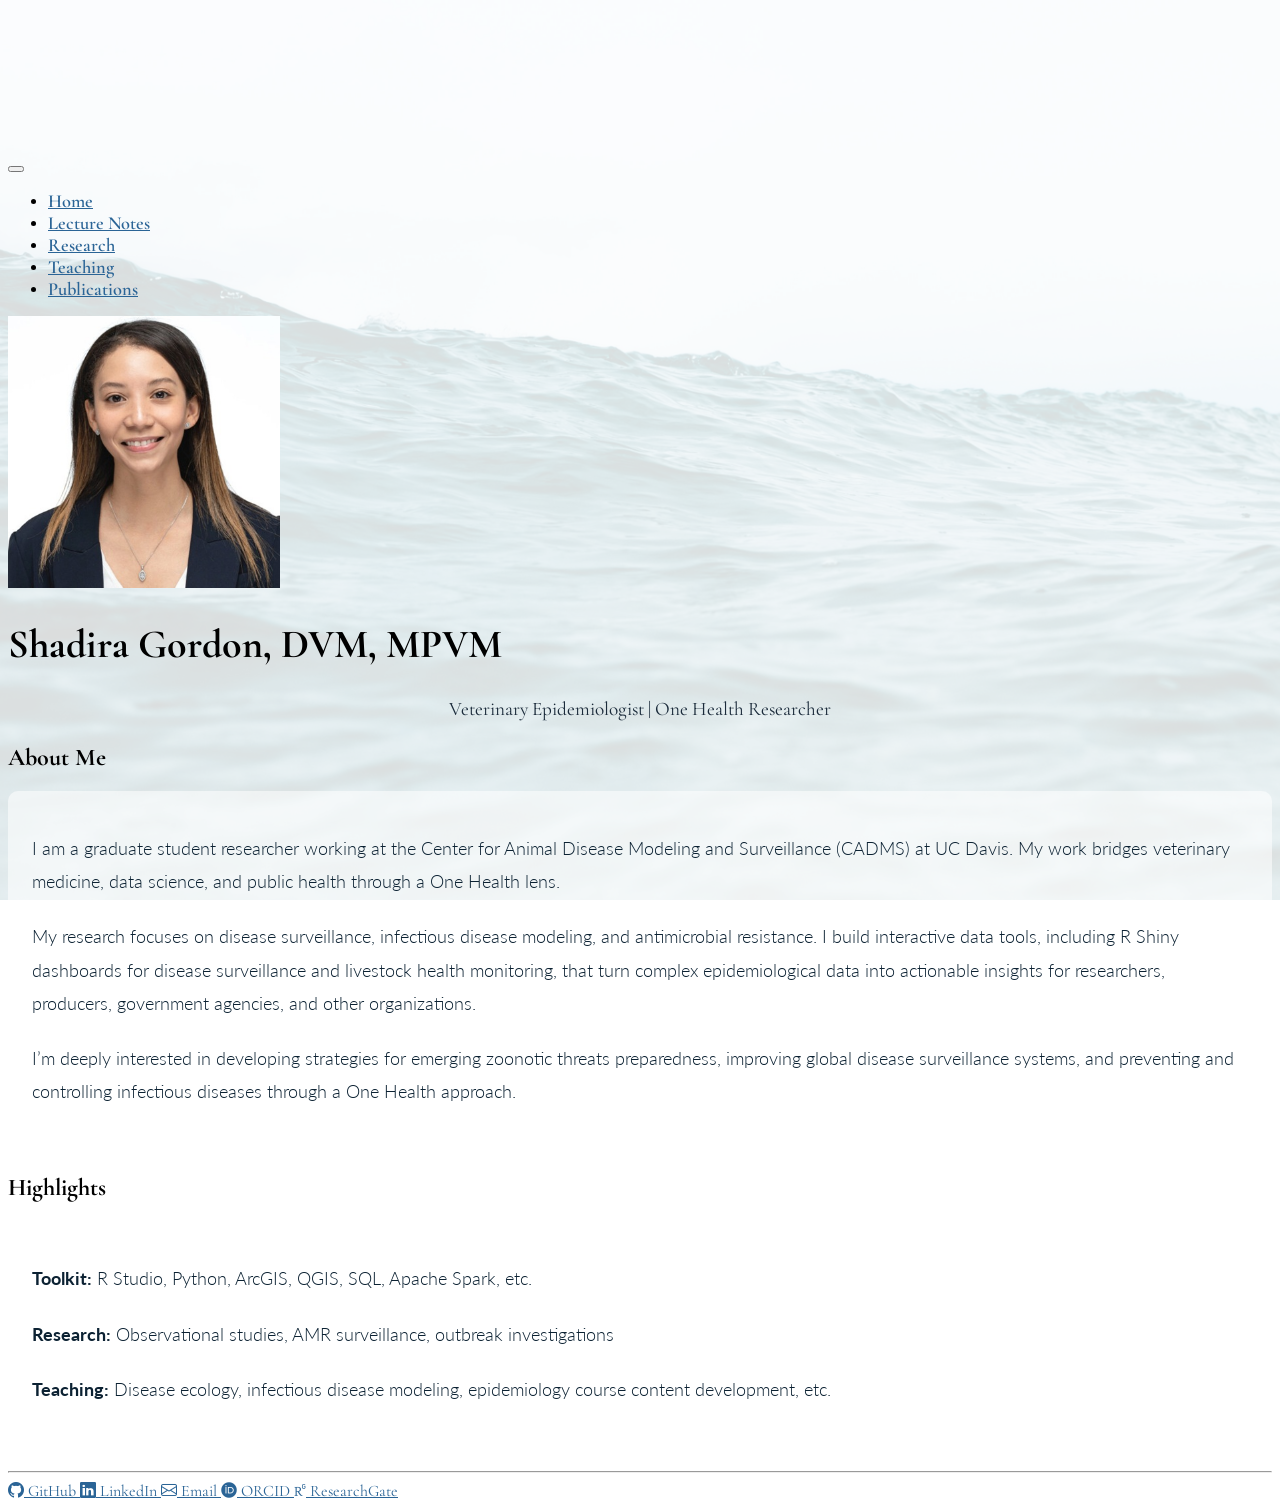
==== commit b1e14bff: "updated site" ====
--- a/docs/index.html
+++ b/docs/index.html
@@ -40,6 +40,8 @@
 <script src="site_libs/bootstrap/bootstrap.min.js"></script>
 <link href="site_libs/bootstrap/bootstrap-icons.css" rel="stylesheet">
 <link href="site_libs/bootstrap/bootstrap-cc1d64809b8ed731f92ea1275fe9f05b.min.css" rel="stylesheet" append-hash="true" id="quarto-bootstrap" data-mode="light">
+<link href="site_libs/quarto-contrib/academicons-1.9.4/all.css" rel="stylesheet">
+<link href="site_libs/quarto-contrib/academicons-1.9.4/size.css" rel="stylesheet">
 <script id="quarto-search-options" type="application/json">{
   "location": "navbar",
   "copy-button": false,
@@ -94,8 +96,8 @@
 <span class="menu-text">Home</span></a>
   </li>  
   <li class="nav-item">
-    <a class="nav-link" href="./projects.html"> 
-<span class="menu-text">Projects</span></a>
+    <a class="nav-link" href="./lecture-notes.html"> 
+<span class="menu-text">Lecture Notes</span></a>
   </li>  
   <li class="nav-item">
     <a class="nav-link" href="./research.html"> 
@@ -145,7 +147,7 @@
 <h1><strong>Highlights</strong></h1>
 <div class="content-box">
 <p><strong>Toolkit:</strong> R Studio, Python, ArcGIS, QGIS, SQL, Apache Spark, etc.</p>
-<p><strong>Research:</strong> Observational studies, AMR surveillance, outbreak investigation</p>
+<p><strong>Research:</strong> Observational studies, AMR surveillance, outbreak investigations</p>
 <p><strong>Teaching:</strong> Disease ecology, infectious disease modeling, epidemiology course content development, etc.</p>
 </div>
 
@@ -165,6 +167,12 @@
   <a href="mailto:dsgordon@ucdavis.edu" class="about-link" rel="" target="">
     <i class="bi bi-envelope"></i>
      <span class="about-link-text">Email</span>
+  </a>
+  <a href="https://orcid.org/0000-0002-8244-5868" class="about-link" rel="" target="">
+     <span class="about-link-text"><i class="ai  ai-orcid" aria-label="orcid"></i> ORCID</span>
+  </a>
+  <a href="https://www.researchgate.net/profile/Shadira-Gordon" class="about-link" rel="" target="">
+     <span class="about-link-text"><i class="ai  ai-researchgate" aria-label="researchgate"></i> ResearchGate</span>
   </a>
 </div>
 </div>
--- a/docs/site_libs/quarto-contrib/academicons-1.9.4/all.css
+++ b/docs/site_libs/quarto-contrib/academicons-1.9.4/all.css
@@ -0,0 +1,738 @@
+/*
+ *  Academicons 1.9.4 by James Walsh (https://github.com/jpswalsh) and Katja Bercic (https://github.com/katjabercic)
+ *  Fonts generated using FontForge - https://fontforge.org
+ *  Square icons designed to be used alongside Font Awesome square icons - https://fortawesome.github.io/Font-Awesome/
+ *  Licenses - Font: SIL OFL 1.1, CSS: MIT License
+ */
+@font-face {
+  font-family: 'Academicons';
+  font-style: normal;
+  font-weight: 400;
+  font-display: block;
+  src: url('1e21o67/academicons.eot');
+  src: url('1e21o67/academicons.eot') format('embedded-opentype'),
+    url('1e21o67/academicons.ttf') format('truetype'),
+    url('1e21o67/academicons.woff') format('woff'),
+    url('1e21o67/academicons.svg') format('svg');
+}
+
+.ai {
+  font-family: 'Academicons';
+  font-weight: 400;
+  -moz-osx-font-smoothing: grayscale;
+  -webkit-font-smoothing: antialiased;
+  display: inline-block;
+  font-style: normal;
+  font-variant: normal;
+  text-rendering: auto;
+  line-height: 1;
+}
+
+.ai-academia:before {
+  content: "\e9af";
+}
+
+.ai-academia-square:before {
+  content: "\e93d";
+}
+
+.ai-acclaim:before {
+  content: "\e92e";
+}
+
+.ai-acclaim-square:before {
+  content: "\e93a";
+}
+
+.ai-acm:before {
+  content: "\e93c";
+}
+
+.ai-acm-square:before {
+  content: "\e95d";
+}
+
+.ai-acmdl:before {
+  content: "\e96a";
+}
+
+.ai-acmdl-square:before {
+  content: "\e9d3";
+}
+
+.ai-ads:before {
+  content: "\e9cb";
+}
+
+.ai-ads-square:before {
+  content: "\e94a";
+}
+
+.ai-africarxiv:before {
+  content: "\e91b";
+}
+
+.ai-africarxiv-square:before {
+  content: "\e90b";
+}
+
+.ai-archive:before {
+  content: "\e955";
+}
+
+.ai-archive-square:before {
+  content: "\e956";
+}
+
+.ai-arxiv:before {
+  content: "\e974";
+}
+
+.ai-arxiv-square:before {
+  content: "\e9a6";
+}
+
+.ai-biorxiv:before {
+  content: "\e9a2";
+}
+
+.ai-biorxiv-square:before {
+  content: "\e98b";
+}
+
+.ai-ceur:before {
+  content: "\e96d";
+}
+
+.ai-ceur-square:before {
+  content: "\e92f";
+}
+
+.ai-ciencia-vitae:before {
+  content: "\e912";
+}
+
+.ai-ciencia-vitae-square:before {
+  content: "\e913";
+}
+
+.ai-clarivate:before {
+  content: "\e924";
+}
+
+.ai-clarivate-square:before {
+  content: "\e925";
+}
+
+.ai-closed-access:before {
+  content: "\e942";
+}
+
+.ai-closed-access-square:before {
+  content: "\e943";
+}
+
+.ai-conversation:before {
+  content: "\e94c";
+}
+
+.ai-conversation-square:before {
+  content: "\e915";
+}
+
+.ai-coursera:before {
+  content: "\e95f";
+}
+
+.ai-coursera-square:before {
+  content: "\e97f";
+}
+
+.ai-crossref:before {
+  content: "\e918";
+}
+
+.ai-crossref-square:before {
+  content: "\e919";
+}
+
+.ai-cv:before {
+  content: "\e9a5";
+}
+
+.ai-cv-square:before {
+  content: "\e90a";
+}
+
+.ai-datacite:before {
+  content: "\e91c";
+}
+
+.ai-datacite-square:before {
+  content: "\e91d";
+}
+
+.ai-dataverse:before {
+  content: "\e9f7";
+}
+
+.ai-dataverse-square:before {
+  content: "\e9e4";
+}
+
+.ai-dblp:before {
+  content: "\e94f";
+}
+
+.ai-dblp-square:before {
+  content: "\e93f";
+}
+
+.ai-depsy:before {
+  content: "\e97a";
+}
+
+.ai-depsy-square:before {
+  content: "\e94b";
+}
+
+.ai-doi:before {
+  content: "\e97e";
+}
+
+.ai-doi-square:before {
+  content: "\e98f";
+}
+
+.ai-dryad:before {
+  content: "\e97c";
+}
+
+.ai-dryad-square:before {
+  content: "\e98c";
+}
+
+.ai-elsevier:before {
+  content: "\e961";
+}
+
+.ai-elsevier-square:before {
+  content: "\e910";
+}
+
+.ai-figshare:before {
+  content: "\e981";
+}
+
+.ai-figshare-square:before {
+  content: "\e9e7";
+}
+
+.ai-google-scholar:before {
+  content: "\e9d4";
+}
+
+.ai-google-scholar-square:before {
+  content: "\e9f9";
+}
+
+.ai-hal:before {
+  content: "\e92c";
+}
+
+.ai-hal-square:before {
+  content: "\e92d";
+}
+
+.ai-hypothesis:before {
+  content: "\e95a";
+}
+
+.ai-hypothesis-square:before {
+  content: "\e95b";
+}
+
+.ai-ideas-repec:before {
+  content: "\e9ed";
+}
+
+.ai-ideas-repec-square:before {
+  content: "\e9f8";
+}
+
+.ai-ieee:before {
+  content: "\e929";
+}
+
+.ai-ieee-square:before {
+  content: "\e9b9";
+}
+
+.ai-impactstory:before {
+  content: "\e9cf";
+}
+
+.ai-impactstory-square:before {
+  content: "\e9aa";
+}
+
+.ai-inaturalist:before {
+  content: "\e900";
+}
+
+.ai-inaturalist-square:before {
+  content: "\e901";
+}
+
+.ai-inpn:before {
+  content: "\e902";
+}
+
+.ai-inpn-square:before {
+  content: "\e903";
+}
+
+.ai-inspire:before {
+  content: "\e9e9";
+}
+
+.ai-inspire-square:before {
+  content: "\e9fe";
+}
+
+.ai-isidore:before {
+  content: "\e936";
+}
+
+.ai-isidore-square:before {
+  content: "\e954";
+}
+
+.ai-isni:before {
+  content: "\e957";
+}
+
+.ai-isni-square:before {
+  content: "\e958";
+}
+
+.ai-jstor:before {
+  content: "\e938";
+}
+
+.ai-jstor-square:before {
+  content: "\e944";
+}
+
+.ai-lattes:before {
+  content: "\e9b3";
+}
+
+.ai-lattes-square:before {
+  content: "\e99c";
+}
+
+.ai-mathoverflow:before {
+  content: "\e9f6";
+}
+
+.ai-mathoverflow-square:before {
+  content: "\e97b";
+}
+
+.ai-mendeley:before {
+  content: "\e9f0";
+}
+
+.ai-mendeley-square:before {
+  content: "\e9f3";
+}
+
+.ai-moodle:before {
+  content: "\e907";
+}
+
+.ai-moodle-square:before {
+  content: "\e908";
+}
+
+.ai-mtmt:before {
+  content: "\e950";
+}
+
+.ai-mtmt-square:before {
+  content: "\e951";
+}
+
+.ai-nakala:before {
+  content: "\e940";
+}
+
+.ai-nakala-square:before {
+  content: "\e941";
+}
+
+.ai-obp:before {
+  content: "\e92a";
+}
+
+.ai-obp-square:before {
+  content: "\e92b";
+}
+
+.ai-open-access:before {
+  content: "\e939";
+}
+
+.ai-open-access-square:before {
+  content: "\e9f4";
+}
+
+.ai-open-data:before {
+  content: "\e966";
+}
+
+.ai-open-data-square:before {
+  content: "\e967";
+}
+
+.ai-open-materials:before {
+  content: "\e968";
+}
+
+.ai-open-materials-square:before {
+  content: "\e969";
+}
+
+.ai-openedition:before {
+  content: "\e946";
+}
+
+.ai-openedition-square:before {
+  content: "\e947";
+}
+
+.ai-orcid:before {
+  content: "\e9d9";
+}
+
+.ai-orcid-square:before {
+  content: "\e9c3";
+}
+
+.ai-osf:before {
+  content: "\e9ef";
+}
+
+.ai-osf-square:before {
+  content: "\e931";
+}
+
+.ai-overleaf:before {
+  content: "\e914";
+}
+
+.ai-overleaf-square:before {
+  content: "\e98d";
+}
+
+.ai-philpapers:before {
+  content: "\e98a";
+}
+
+.ai-philpapers-square:before {
+  content: "\e96f";
+}
+
+.ai-piazza:before {
+  content: "\e99a";
+}
+
+.ai-piazza-square:before {
+  content: "\e90c";
+}
+
+.ai-preregistered:before {
+  content: "\e906";
+}
+
+.ai-preregistered-square:before {
+  content: "\e96b";
+}
+
+.ai-protocols:before {
+  content: "\e952";
+}
+
+.ai-protocols-square:before {
+  content: "\e953";
+}
+
+.ai-psyarxiv:before {
+  content: "\e90e";
+}
+
+.ai-psyarxiv-square:before {
+  content: "\e90f";
+}
+
+.ai-publons:before {
+  content: "\e937";
+}
+
+.ai-publons-square:before {
+  content: "\e94e";
+}
+
+.ai-pubmed:before {
+  content: "\e99f";
+}
+
+.ai-pubmed-square:before {
+  content: "\e97d";
+}
+
+.ai-pubpeer:before {
+  content: "\e922";
+}
+
+.ai-pubpeer-square:before {
+  content: "\e923";
+}
+
+.ai-researcherid:before {
+  content: "\e91a";
+}
+
+.ai-researcherid-square:before {
+  content: "\e95c";
+}
+
+.ai-researchgate:before {
+  content: "\e95e";
+}
+
+.ai-researchgate-square:before {
+  content: "\e99e";
+}
+
+.ai-ror:before {
+  content: "\e948";
+}
+
+.ai-ror-square:before {
+  content: "\e949";
+}
+
+.ai-sci-hub:before {
+  content: "\e959";
+}
+
+.ai-sci-hub-square:before {
+  content: "\e905";
+}
+
+.ai-scirate:before {
+  content: "\e98e";
+}
+
+.ai-scirate-square:before {
+  content: "\e99d";
+}
+
+.ai-scopus:before {
+  content: "\e91e";
+}
+
+.ai-scopus-square:before {
+  content: "\e91f";
+}
+
+.ai-semantic-scholar:before {
+  content: "\e96e";
+}
+
+.ai-semantic-scholar-square:before {
+  content: "\e96c";
+}
+
+.ai-springer:before {
+  content: "\e928";
+}
+
+.ai-springer-square:before {
+  content: "\e99b";
+}
+
+.ai-ssrn:before {
+  content: "\e916";
+}
+
+.ai-ssrn-square:before {
+  content: "\e917";
+}
+
+.ai-stackoverflow:before {
+  content: "\e920";
+}
+
+.ai-stackoverflow-square:before {
+  content: "\e921";
+}
+
+.ai-viaf:before {
+  content: "\e933";
+}
+
+.ai-viaf-square:before {
+  content: "\e934";
+}
+
+.ai-wiley:before {
+  content: "\e926";
+}
+
+.ai-wiley-square:before {
+  content: "\e927";
+}
+
+.ai-zenodo:before {
+  content: "\e911";
+}
+
+.ai-zotero:before {
+  content: "\e962";
+}
+
+.ai-zotero-square:before {
+  content: "\e932";
+}
+
+/*  Duplication of the FontAwesome style classes using 'ai' in place of 'fa'. */
+.ai-lg {
+  font-size: 1.33333em;
+  line-height: 0.75em;
+  vertical-align: -.0667em;
+}
+
+.ai-xs {
+  font-size: .75em;
+}
+
+.ai-sm {
+  font-size: .875em;
+}
+
+.ai-1x {
+  font-size: 1em;
+}
+
+.ai-2x {
+  font-size: 2em;
+}
+
+.ai-3x {
+  font-size: 3em;
+}
+
+.ai-4x {
+  font-size: 4em;
+}
+
+.ai-5x {
+  font-size: 5em;
+}
+
+.ai-6x {
+  font-size: 6em;
+}
+
+.ai-7x {
+  font-size: 7em;
+}
+
+.ai-8x {
+  font-size: 8em;
+}
+
+.ai-9x {
+  font-size: 9em;
+}
+
+.ai-10x {
+  font-size: 10em;
+}
+
+.ai-fw {
+  text-align: center;
+  width: 1.25em;
+}
+
+.ai-ul {
+  list-style-type: none;
+  margin-left: 2.5em;
+  padding-left: 0;
+}
+
+.ai-ul>li {
+  position: relative;
+}
+
+.ai-li {
+  left: -2em;
+  position: absolute;
+  text-align: center;
+  width: 2em;
+  line-height: inherit;
+}
+
+.ai-border {
+  border: solid 0.08em #eee;
+  border-radius: .1em;
+  padding: .2em .25em .15em;
+}
+
+.ai-pull-left {
+  float: left;
+}
+
+.ai-pull-right {
+  float: right;
+}
+
+.ai.ai-pull-left {
+  margin-right: .3em;
+}
+
+.ai.ai-pull-right {
+  margin-right: .3em;
+}
+
+.ai-stack {
+  display: inline-block;
+  height: 2em;
+  line-height: 2em;
+  position: relative;
+  vertical-align: middle;
+  width: 2.5em;
+}
+
+.ai-stack-1x,
+.ai-stack-2x {
+  left: 0;
+  position: absolute;
+  text-align: center;
+  width: 100%;
+}
+
+.ai-stack-1x {
+  line-height: inherit;
+}
+
+.ai-stack-2x {
+  font-size: 2em;
+}
+
+.ai-inverse {
+  color: #fff;
+}
--- a/docs/site_libs/quarto-contrib/academicons-1.9.4/size.css
+++ b/docs/site_libs/quarto-contrib/academicons-1.9.4/size.css
@@ -0,0 +1,115 @@
+.ai-tiny {
+  font-size: 0.5em;
+}
+
+.ai-scriptsize {
+  font-size: 0.7em;
+}
+
+.ai-footnotesize {
+  font-size: 0.8em;
+}
+
+.ai-small {
+  font-size: 0.9em;
+}
+
+.ai-normalsize {
+  font-size: 1em;
+}
+
+.ai-large {
+  font-size: 1.2em;
+}
+
+.ai-Large {
+  font-size: 1.5em;
+}
+
+.ai-LARGE {
+  font-size: 1.75em;
+}
+
+.ai-huge {
+  font-size: 2em;
+}
+
+.ai-Huge {
+  font-size: 2.5em;
+}
+
+.ai-1x {
+  font-size: 1em;
+}
+
+.ai-2x {
+  font-size: 2em;
+}
+
+.ai-3x {
+  font-size: 3em;
+}
+
+.ai-4x {
+  font-size: 4em;
+}
+
+.ai-5x {
+  font-size: 5em;
+}
+
+.ai-6x {
+  font-size: 6em;
+}
+
+.ai-7x {
+  font-size: 7em;
+}
+
+.ai-8x {
+  font-size: 8em;
+}
+
+.ai-9x {
+  font-size: 9em;
+}
+
+.ai-10x {
+  font-size: 10em;
+}
+
+.ai-2xs {
+  font-size: 0.625em;
+  line-height: 0.1em;
+  vertical-align: 0.225em;
+}
+
+.ai-xs {
+  font-size: 0.75em;
+  line-height: 0.08333em;
+  vertical-align: 0.125em;
+}
+
+.ai-sm {
+  font-size: 0.875em;
+  line-height: 0.07143em;
+  vertical-align: 0.05357em;
+}
+
+.ai-lg {
+  font-size: 1.25em;
+  line-height: 0.05em;
+  vertical-align: -0.075em;
+}
+
+.ai-xl {
+  font-size: 1.5em;
+  line-height: 0.04167em;
+  vertical-align: -0.125em;
+}
+
+.ai-2xl {
+  font-size: 2em;
+  line-height: 0.03125em;
+  vertical-align: -0.1875em;
+}
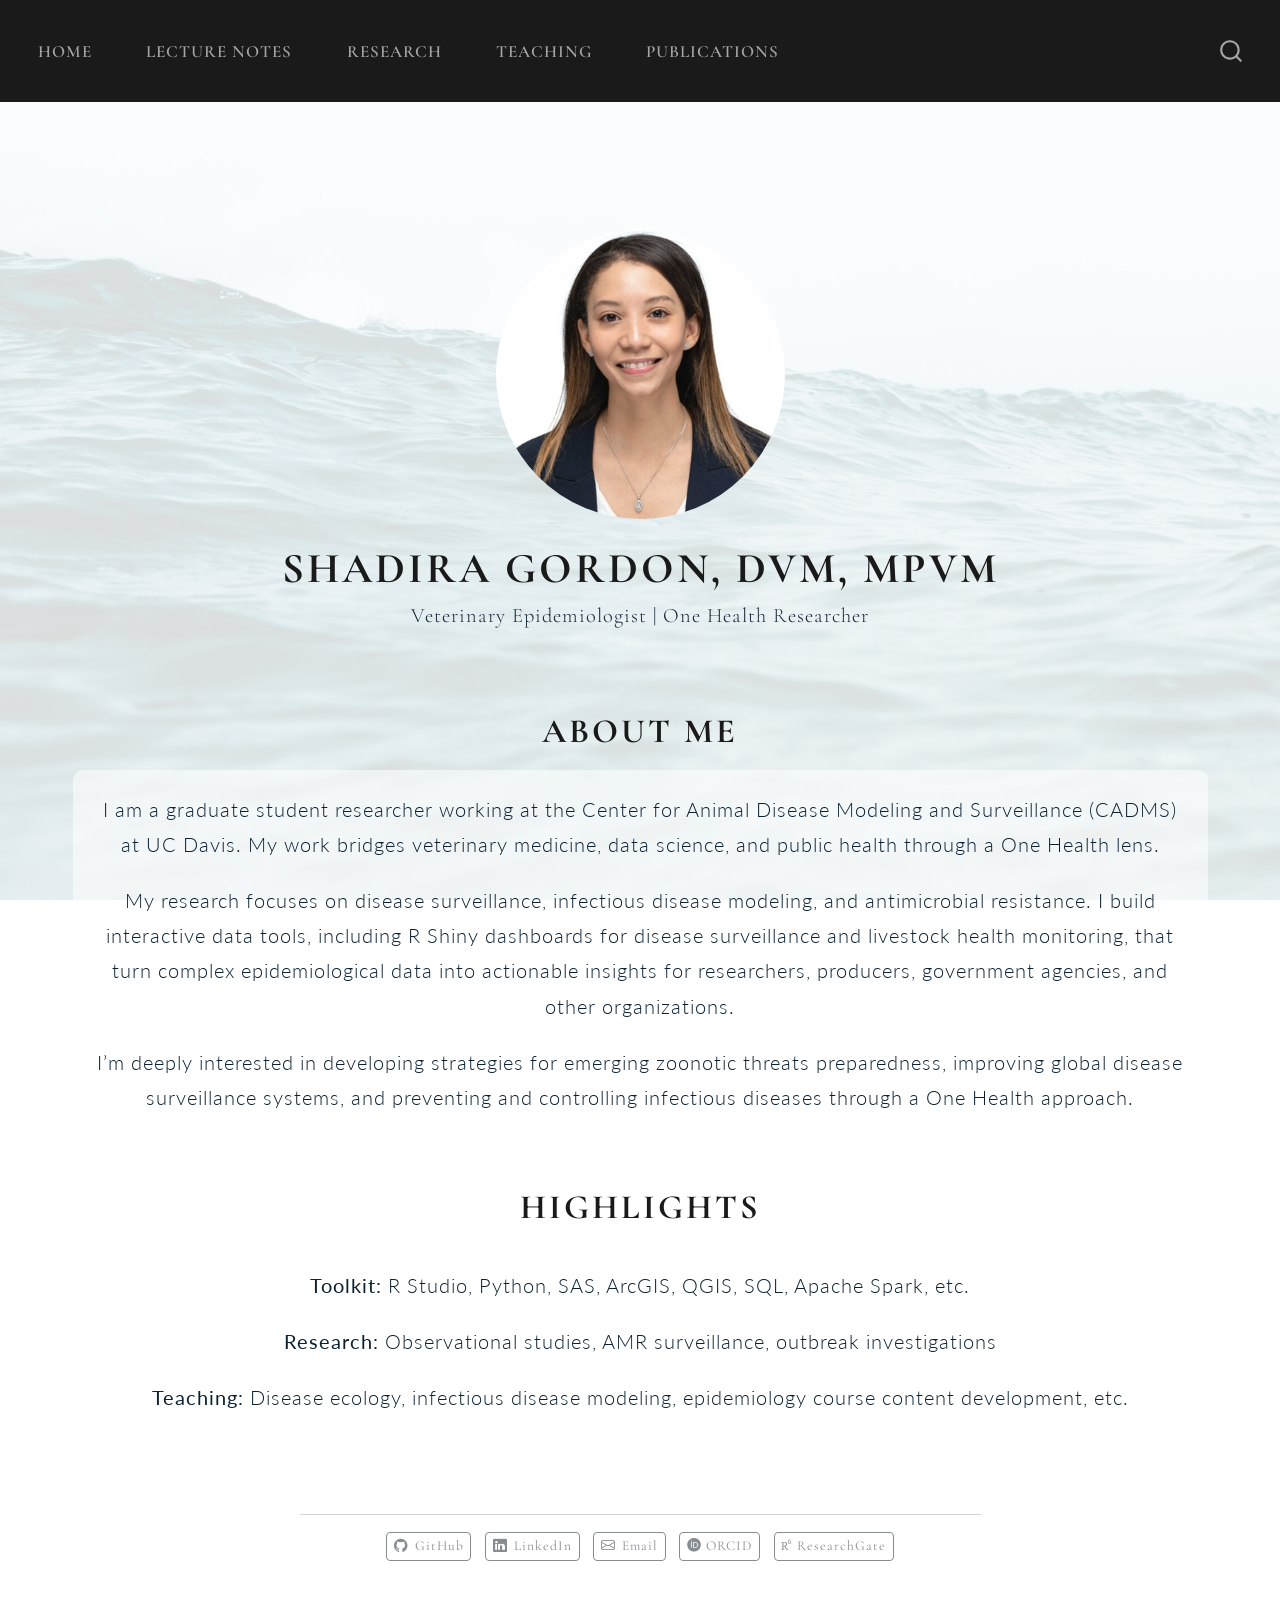
==== commit 8b484407: "Add One-Compartment Model Explorer to teaching page" ====
--- a/docs/index.html
+++ b/docs/index.html
@@ -2,13 +2,16 @@
 <html xmlns="http://www.w3.org/1999/xhtml" lang="en" xml:lang="en"><head>
 
 <meta charset="utf-8">
-<meta name="generator" content="quarto-1.8.25">
+<meta name="generator" content="quarto-1.9.37">
 
 <meta name="viewport" content="width=device-width, initial-scale=1.0, user-scalable=yes">
 
 
 <title>Shadira Gordon, DVM, MPVM</title>
 <style>
+/* Default styles provided by pandoc.
+** See https://pandoc.org/MANUAL.html#variables-for-html for config info.
+*/
 code{white-space: pre-wrap;}
 span.smallcaps{font-variant: small-caps;}
 div.columns{display: flex; gap: min(4vw, 1.5em);}
@@ -32,14 +35,13 @@
 <meta name="quarto:offset" content="./">
 <script src="site_libs/quarto-html/quarto.js" type="module"></script>
 <script src="site_libs/quarto-html/tabsets/tabsets.js" type="module"></script>
-<script src="site_libs/quarto-html/axe/axe-check.js" type="module"></script>
 <script src="site_libs/quarto-html/popper.min.js"></script>
 <script src="site_libs/quarto-html/tippy.umd.min.js"></script>
 <link href="site_libs/quarto-html/tippy.css" rel="stylesheet">
-<link href="site_libs/quarto-html/quarto-syntax-highlighting-7b89279ff1a6dce999919e0e67d4d9ec.css" rel="stylesheet" id="quarto-text-highlighting-styles">
+<link href="site_libs/quarto-html/quarto-syntax-highlighting-7f8f88aac4f3542376d5c11b86a4c14d.css" rel="stylesheet" id="quarto-text-highlighting-styles">
 <script src="site_libs/bootstrap/bootstrap.min.js"></script>
 <link href="site_libs/bootstrap/bootstrap-icons.css" rel="stylesheet">
-<link href="site_libs/bootstrap/bootstrap-cc1d64809b8ed731f92ea1275fe9f05b.min.css" rel="stylesheet" append-hash="true" id="quarto-bootstrap" data-mode="light">
+<link href="site_libs/bootstrap/bootstrap-ff6db9826b2d993648c24e5ed52e3772.min.css" rel="stylesheet" append-hash="true" id="quarto-bootstrap" data-mode="light">
 <link href="site_libs/quarto-contrib/academicons-1.9.4/all.css" rel="stylesheet">
 <link href="site_libs/quarto-contrib/academicons-1.9.4/size.css" rel="stylesheet">
 <script id="quarto-search-options" type="application/json">{
@@ -81,10 +83,6 @@
   <header id="quarto-header" class="headroom fixed-top">
     <nav class="navbar navbar-expand-lg " data-bs-theme="dark">
       <div class="navbar-container container-fluid">
-      <div class="navbar-brand-container mx-auto">
-    <a href="./index.html" class="navbar-brand navbar-brand-logo">
-    </a>
-  </div>
             <div id="quarto-search" class="" title="Search"></div>
           <button class="navbar-toggler" type="button" data-bs-toggle="collapse" data-bs-target="#navbarCollapse" aria-controls="navbarCollapse" role="menu" aria-expanded="false" aria-label="Toggle navigation" onclick="if (window.quartoToggleHeadroom) { window.quartoToggleHeadroom(); }">
   <span class="navbar-toggler-icon"></span>
@@ -146,7 +144,7 @@
 <section id="highlights" class="level1">
 <h1><strong>Highlights</strong></h1>
 <div class="content-box">
-<p><strong>Toolkit:</strong> R Studio, Python, ArcGIS, QGIS, SQL, Apache Spark, etc.</p>
+<p><strong>Toolkit:</strong> R Studio, Python, SAS, ArcGIS, QGIS, SQL, Apache Spark, etc.</p>
 <p><strong>Research:</strong> Observational studies, AMR surveillance, outbreak investigations</p>
 <p><strong>Teaching:</strong> Disease ecology, infectious disease modeling, epidemiology course content development, etc.</p>
 </div>
--- a/docs/site_libs/quarto-html/quarto-syntax-highlighting-7f8f88aac4f3542376d5c11b86a4c14d.css
+++ b/docs/site_libs/quarto-html/quarto-syntax-highlighting-7f8f88aac4f3542376d5c11b86a4c14d.css
@@ -0,0 +1,236 @@
+/* quarto syntax highlight colors */
+:root {
+  --quarto-hl-ot-color: #003B4F;
+  --quarto-hl-at-color: #657422;
+  --quarto-hl-ss-color: #20794D;
+  --quarto-hl-an-color: #5E5E5E;
+  --quarto-hl-fu-color: #4758AB;
+  --quarto-hl-st-color: #20794D;
+  --quarto-hl-cf-color: #003B4F;
+  --quarto-hl-op-color: #5E5E5E;
+  --quarto-hl-er-color: #AD0000;
+  --quarto-hl-bn-color: #AD0000;
+  --quarto-hl-al-color: #AD0000;
+  --quarto-hl-va-color: #111111;
+  --quarto-hl-bu-color: inherit;
+  --quarto-hl-ex-color: inherit;
+  --quarto-hl-pp-color: #AD0000;
+  --quarto-hl-in-color: #5E5E5E;
+  --quarto-hl-vs-color: #20794D;
+  --quarto-hl-wa-color: #5E5E5E;
+  --quarto-hl-do-color: #5E5E5E;
+  --quarto-hl-im-color: #00769E;
+  --quarto-hl-ch-color: #20794D;
+  --quarto-hl-dt-color: #AD0000;
+  --quarto-hl-fl-color: #AD0000;
+  --quarto-hl-co-color: #5E5E5E;
+  --quarto-hl-cv-color: #5E5E5E;
+  --quarto-hl-cn-color: #8f5902;
+  --quarto-hl-sc-color: #5E5E5E;
+  --quarto-hl-dv-color: #AD0000;
+  --quarto-hl-kw-color: #003B4F;
+}
+
+/* other quarto variables */
+:root {
+  --quarto-font-monospace: SFMono-Regular, Menlo, Monaco, Consolas, "Liberation Mono", "Courier New", monospace;
+}
+
+/* syntax highlight based on Pandoc's rules */
+pre > code.sourceCode > span {
+  color: #003B4F;
+}
+
+code.sourceCode > span {
+  color: #003B4F;
+}
+
+div.sourceCode,
+div.sourceCode pre.sourceCode {
+  color: #003B4F;
+}
+
+/* Normal */
+code span {
+  color: #003B4F;
+}
+
+/* Alert */
+code span.al {
+  color: #AD0000;
+  font-style: inherit;
+}
+
+/* Annotation */
+code span.an {
+  color: #5E5E5E;
+  font-style: inherit;
+}
+
+/* Attribute */
+code span.at {
+  color: #657422;
+  font-style: inherit;
+}
+
+/* BaseN */
+code span.bn {
+  color: #AD0000;
+  font-style: inherit;
+}
+
+/* BuiltIn */
+code span.bu {
+  font-style: inherit;
+}
+
+/* ControlFlow */
+code span.cf {
+  color: #003B4F;
+  font-weight: bold;
+  font-style: inherit;
+}
+
+/* Char */
+code span.ch {
+  color: #20794D;
+  font-style: inherit;
+}
+
+/* Constant */
+code span.cn {
+  color: #8f5902;
+  font-style: inherit;
+}
+
+/* Comment */
+code span.co {
+  color: #5E5E5E;
+  font-style: inherit;
+}
+
+/* CommentVar */
+code span.cv {
+  color: #5E5E5E;
+  font-style: italic;
+}
+
+/* Documentation */
+code span.do {
+  color: #5E5E5E;
+  font-style: italic;
+}
+
+/* DataType */
+code span.dt {
+  color: #AD0000;
+  font-style: inherit;
+}
+
+/* DecVal */
+code span.dv {
+  color: #AD0000;
+  font-style: inherit;
+}
+
+/* Error */
+code span.er {
+  color: #AD0000;
+  font-style: inherit;
+}
+
+/* Extension */
+code span.ex {
+  font-style: inherit;
+}
+
+/* Float */
+code span.fl {
+  color: #AD0000;
+  font-style: inherit;
+}
+
+/* Function */
+code span.fu {
+  color: #4758AB;
+  font-style: inherit;
+}
+
+/* Import */
+code span.im {
+  color: #00769E;
+  font-style: inherit;
+}
+
+/* Information */
+code span.in {
+  color: #5E5E5E;
+  font-style: inherit;
+}
+
+/* Keyword */
+code span.kw {
+  color: #003B4F;
+  font-weight: bold;
+  font-style: inherit;
+}
+
+/* Operator */
+code span.op {
+  color: #5E5E5E;
+  font-style: inherit;
+}
+
+/* Other */
+code span.ot {
+  color: #003B4F;
+  font-style: inherit;
+}
+
+/* Preprocessor */
+code span.pp {
+  color: #AD0000;
+  font-style: inherit;
+}
+
+/* SpecialChar */
+code span.sc {
+  color: #5E5E5E;
+  font-style: inherit;
+}
+
+/* SpecialString */
+code span.ss {
+  color: #20794D;
+  font-style: inherit;
+}
+
+/* String */
+code span.st {
+  color: #20794D;
+  font-style: inherit;
+}
+
+/* Variable */
+code span.va {
+  color: #111111;
+  font-style: inherit;
+}
+
+/* VerbatimString */
+code span.vs {
+  color: #20794D;
+  font-style: inherit;
+}
+
+/* Warning */
+code span.wa {
+  color: #5E5E5E;
+  font-style: italic;
+}
+
+.prevent-inlining {
+  content: "</";
+}
+
+/*# sourceMappingURL=789ad8cd35626ba772517505b42a116e.css.map */
